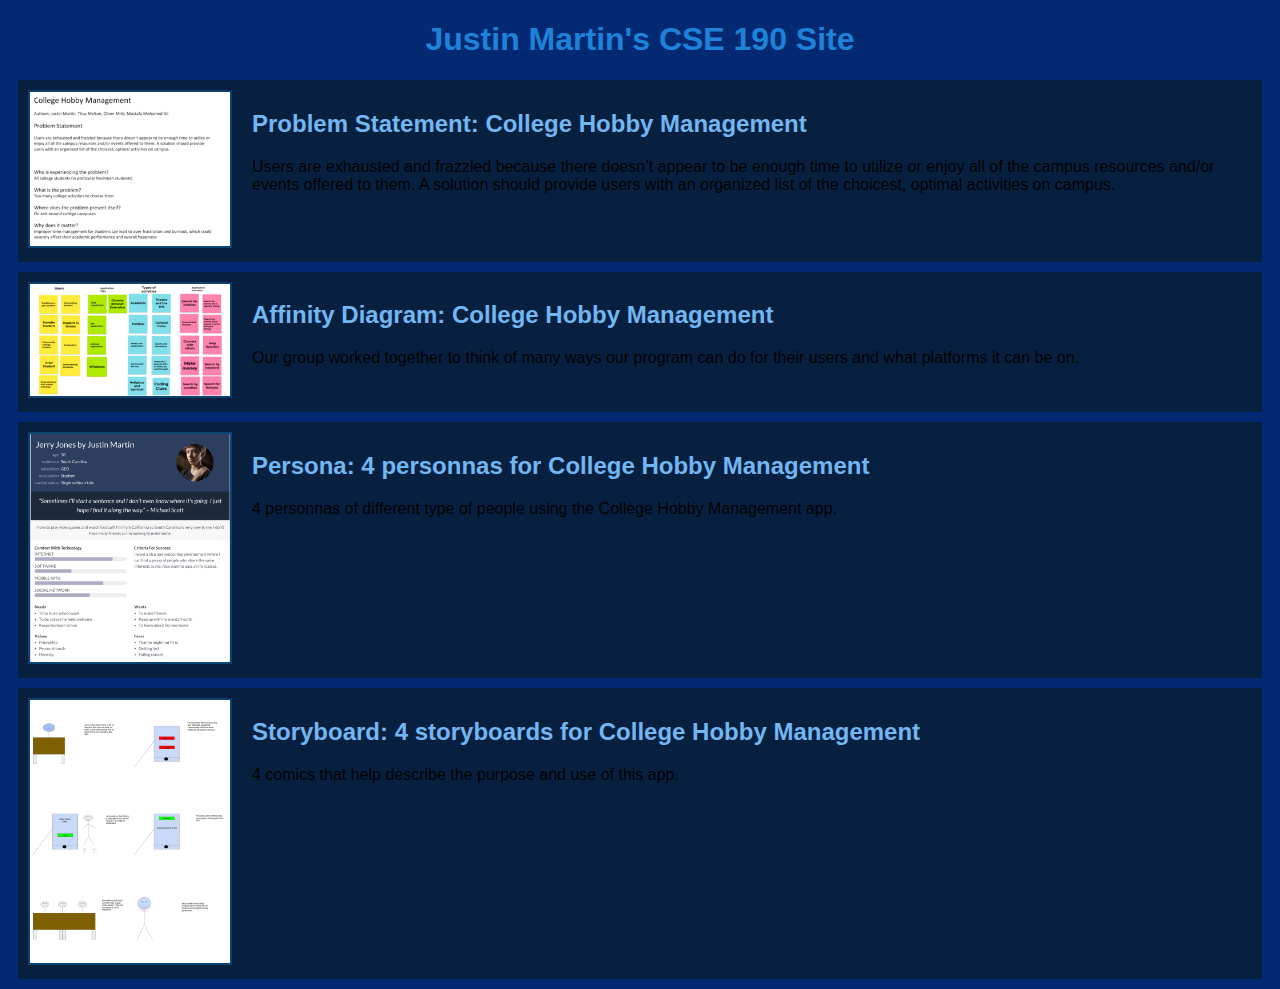
==== index.html @ 7c6978e8 "Add files via upload" ====
<!DOCTYPE html>
<html> 
    <head>
        <title>CSCE 190: Justin Martin</title>
        <link rel="stylesheet" href="styles.css">
    </head>
    <body>
        <h1>Justin Martin's CSE 190 Site</h1>

        <!-- Problem Statement Assignment-->
        <section class="assignment">
            <a href="Files/problem statement.pdf"><img src="Images/problem statement.png"></a>
            <section class="ass-details">
                <a href="Files/problem statement.pdf"><h2>Problem Statement: College Hobby Management</h2></a>
                <p> Users are exhausted and frazzled because there doesn’t appear to be enough time to utilize or enjoy all of the campus resources and/or events offered to them. A solution should provide users with an organized list of the choicest, optimal activities on campus. </p>
            </section>
        </section>

        <!-- Affinity Diragram Assignment-->
        <section class="assignment">
            <a href="Files/affinity-diagram.pdf"><img src="Images/affinity diagram.png"></a>
            <section class="ass-details">
                <a href="Files/affinity-diagram.pdf"><h2>Affinity Diagram: College Hobby Management</h2></a>
                <p> 
                   Our group worked together to think of many ways our program can do for their users and what platforms it can be on.
                </p>
            </section>
    </section>

    <!-- Persona Assignment-->
    <section class="assignment">
        <a href="Files/personas.pdf"><img src="Images/personapic.png"></a>
        <section class="ass-details">
            <a href="Files/personas.pdf"><h2>Persona: 4 personnas for College Hobby Management</h2></a>
            <p> 
               4 personnas of different type of people using the College Hobby Management app.
            </p>
        </section>
    </section>

    <!-- Storyboard Assignment-->
    <section class="assignment">
        <a href="Files/storyboardgroup.pdf"><img src="Images/Storyboardpic.png"></a>
        <section class="ass-details">
            <a href="Files/storyboardgroup.pdf"><h2>Storyboard: 4 storyboards for College Hobby Management</h2></a>
            <p> 
               4 comics that help describe the purpose and use of this app.
            </p>
        </section>
    </section>
    </body>
</html>
---- styles.css ----
body {
    background: #032973;
    font-family: Arial, Helvetica, sans-serif;
}

.assignment {
    display: flex;
    padding: 10px;
    margin: 10px;
    background: #082040;
}

.assignment img {
    width: 200px;
    border: 2px solid #0D4373;
    margin-right: 20px;
}

h1 {
    color: #1E82D9;
    text-align: center;
}

a {
    text-decoration: none;
    color: #72B6F2;
}
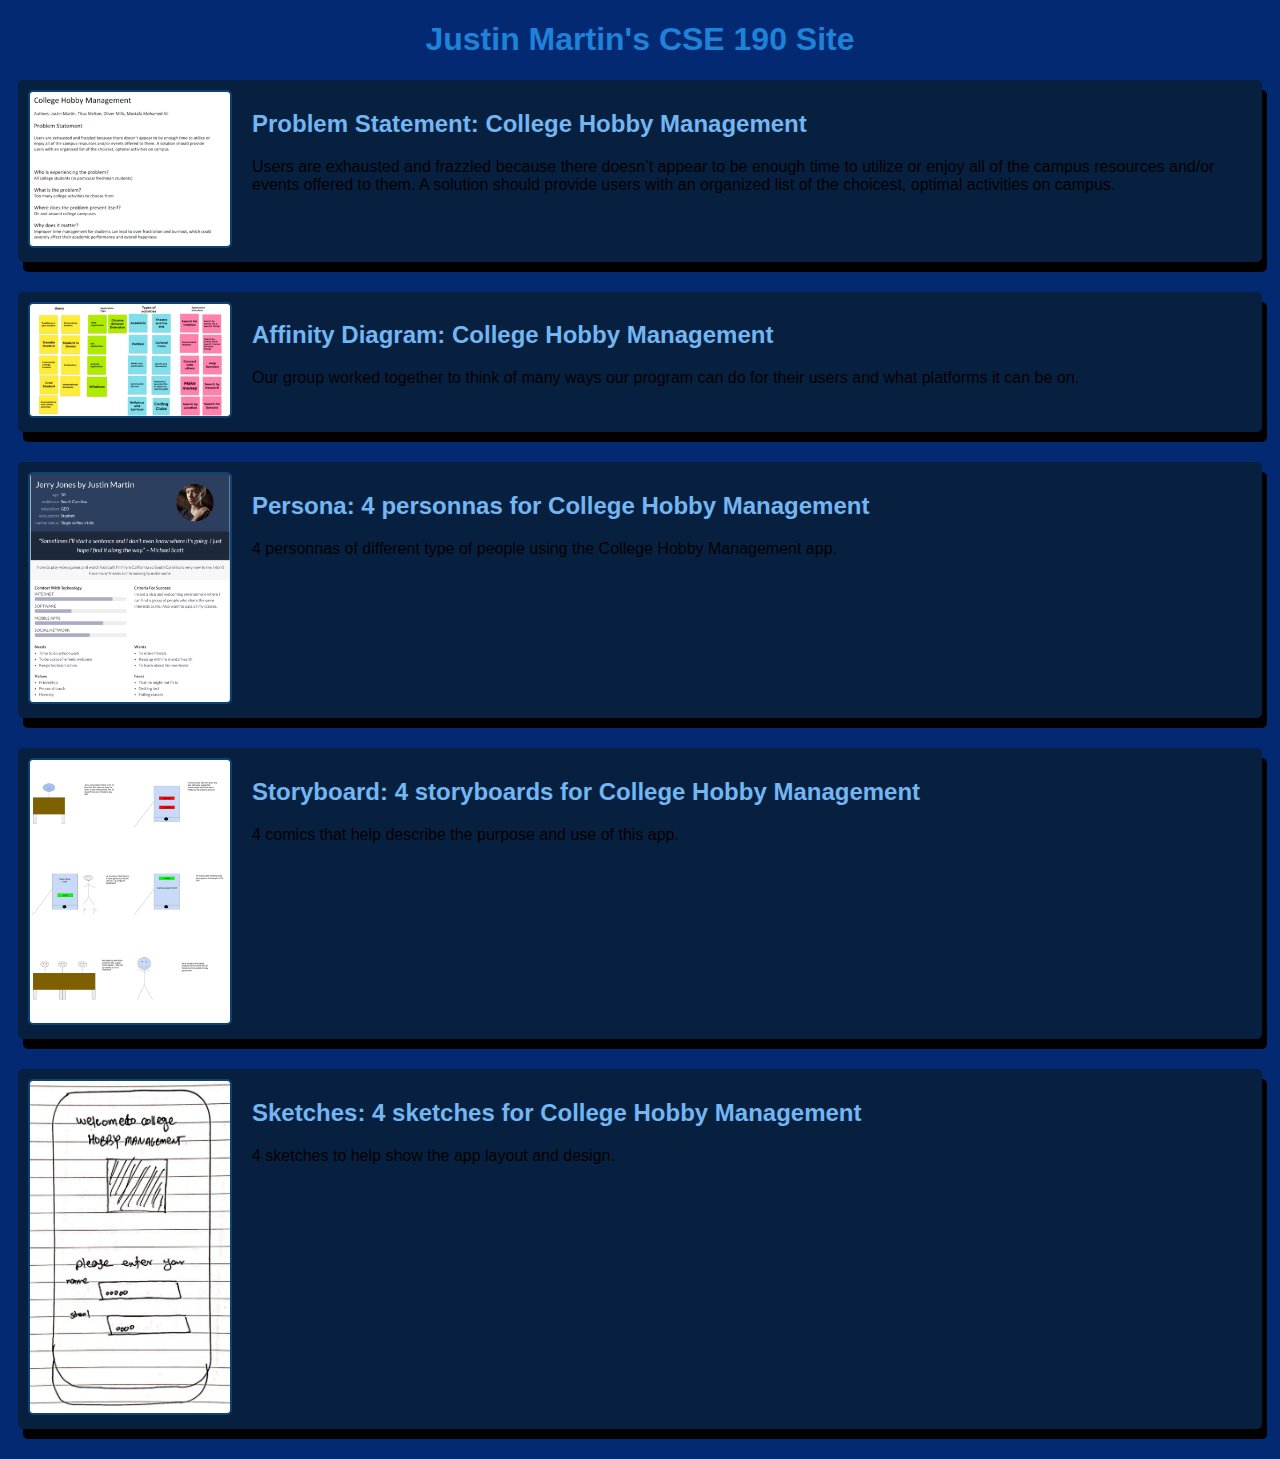
==== commit c95efa72: "Add files via upload" ====
--- a/index.html
+++ b/index.html
@@ -48,6 +48,17 @@
             </p>
         </section>
     </section>
+
+     <!-- Sketches Assignment-->
+     <section class="assignment">
+        <a href="Files/AllSketches.pdf"><img src="Images/sketch.png"></a>
+        <section class="ass-details">
+            <a href="Files/AllSketches.pdf"><h2>Sketches: 4 sketches for College Hobby Management</h2></a>
+            <p> 
+               4 sketches to help show the app layout and design.
+            </p>
+        </section>
+    </section>
     </body>
 </html>
  --- a/styles.css
+++ b/styles.css
@@ -7,13 +7,17 @@
     display: flex;
     padding: 10px;
     margin: 10px;
+    margin-bottom: 30px;
     background: #082040;
+    border-radius: 5px;
+    box-shadow: 5px 10px black;
 }
 
 .assignment img {
     width: 200px;
     border: 2px solid #0D4373;
     margin-right: 20px;
+    border-radius: 5px;
 }
 
 h1 {
@@ -24,4 +28,8 @@
 a {
     text-decoration: none;
     color: #72B6F2;
+}
+
+.assignment a:hover{
+color: #1E82D9;
 }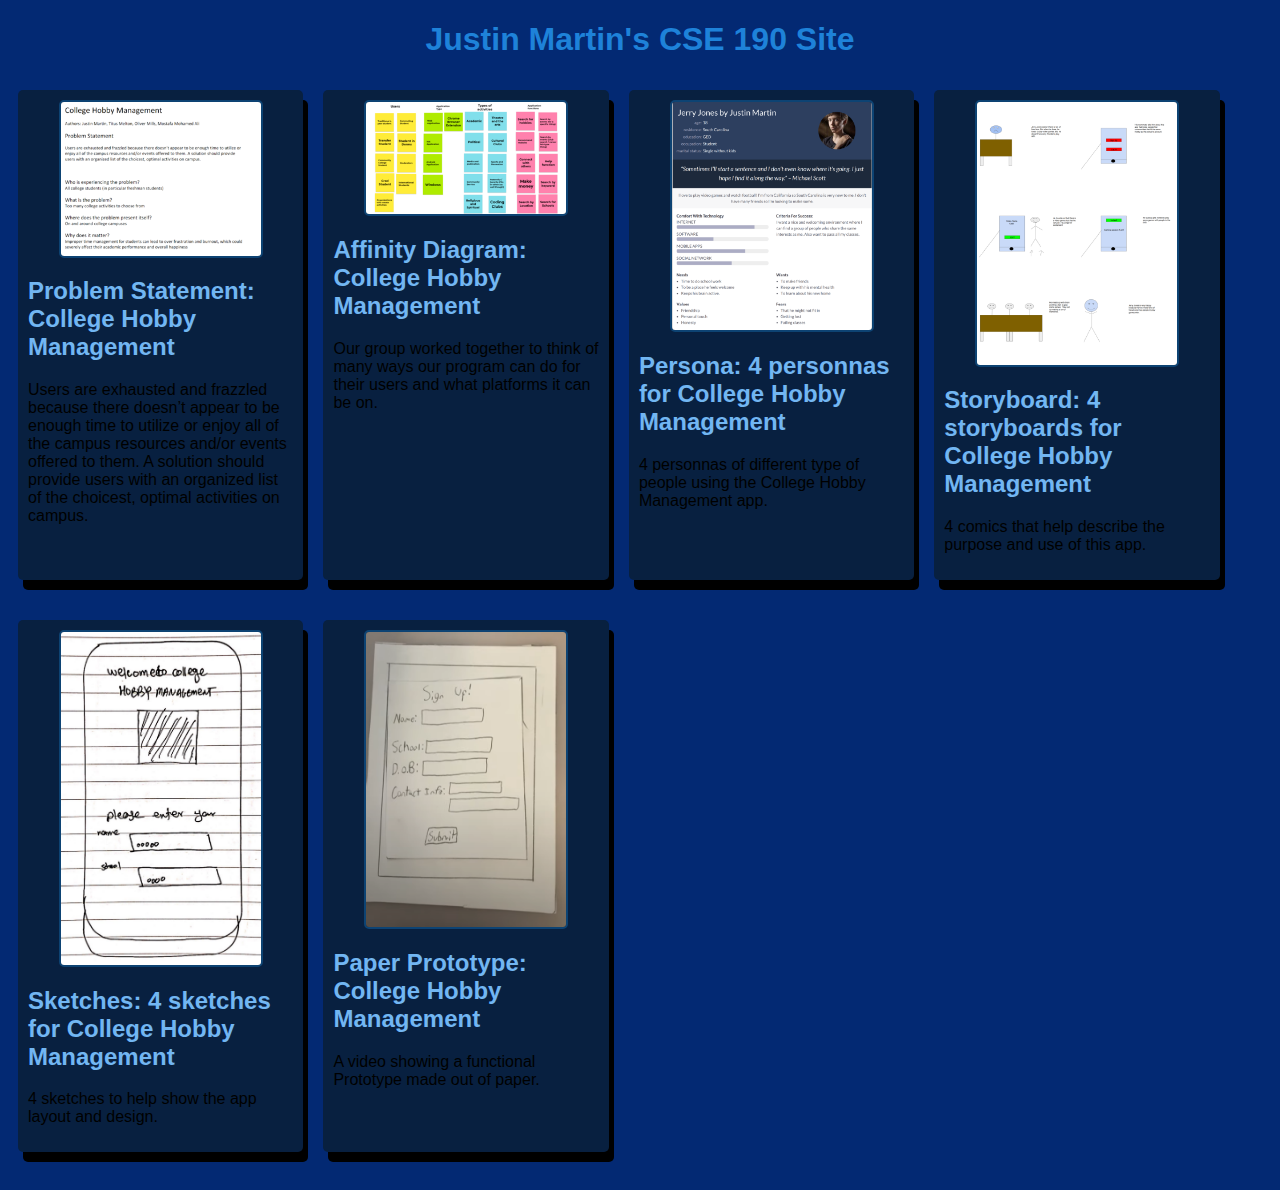
==== commit 4f2fdb4d: "Add files via upload" ====
--- a/index.html
+++ b/index.html
@@ -7,58 +7,72 @@
     <body>
         <h1>Justin Martin's CSE 190 Site</h1>
 
-        <!-- Problem Statement Assignment-->
+        <div class="assignments">
+
+            <!-- Problem Statement Assignment-->
+            <section class="assignment">
+                <a href="Files/problem statement.pdf"><img src="Images/problem statement.png"></a>
+                <section class="ass-details">
+                    <a href="Files/problem statement.pdf"><h2>Problem Statement: College Hobby Management</h2></a>
+                    <p> Users are exhausted and frazzled because there doesn’t appear to be enough time to utilize or enjoy all of the campus resources and/or events offered to them. A solution should provide users with an organized list of the choicest, optimal activities on campus. </p>
+                </section>
+            </section>
+
+            <!-- Affinity Diragram Assignment-->
+            <section class="assignment">
+                <a href="Files/affinity-diagram.pdf"><img src="Images/affinity diagram.png"></a>
+                <section class="ass-details">
+                    <a href="Files/affinity-diagram.pdf"><h2>Affinity Diagram: College Hobby Management</h2></a>
+                    <p> 
+                    Our group worked together to think of many ways our program can do for their users and what platforms it can be on.
+                    </p>
+                </section>
+        </section>
+
+        <!-- Persona Assignment-->
         <section class="assignment">
-            <a href="Files/problem statement.pdf"><img src="Images/problem statement.png"></a>
+            <a href="Files/personas.pdf"><img src="Images/personapic.png"></a>
             <section class="ass-details">
-                <a href="Files/problem statement.pdf"><h2>Problem Statement: College Hobby Management</h2></a>
-                <p> Users are exhausted and frazzled because there doesn’t appear to be enough time to utilize or enjoy all of the campus resources and/or events offered to them. A solution should provide users with an organized list of the choicest, optimal activities on campus. </p>
+                <a href="Files/personas.pdf"><h2>Persona: 4 personnas for College Hobby Management</h2></a>
+                <p> 
+                4 personnas of different type of people using the College Hobby Management app.
+                </p>
             </section>
         </section>
 
-        <!-- Affinity Diragram Assignment-->
+        <!-- Storyboard Assignment-->
         <section class="assignment">
-            <a href="Files/affinity-diagram.pdf"><img src="Images/affinity diagram.png"></a>
+            <a href="Files/storyboardgroup.pdf"><img src="Images/Storyboardpic.png"></a>
             <section class="ass-details">
-                <a href="Files/affinity-diagram.pdf"><h2>Affinity Diagram: College Hobby Management</h2></a>
+                <a href="Files/storyboardgroup.pdf"><h2>Storyboard: 4 storyboards for College Hobby Management</h2></a>
                 <p> 
-                   Our group worked together to think of many ways our program can do for their users and what platforms it can be on.
+                4 comics that help describe the purpose and use of this app.
                 </p>
             </section>
-    </section>
+        </section>
 
-    <!-- Persona Assignment-->
-    <section class="assignment">
-        <a href="Files/personas.pdf"><img src="Images/personapic.png"></a>
-        <section class="ass-details">
-            <a href="Files/personas.pdf"><h2>Persona: 4 personnas for College Hobby Management</h2></a>
-            <p> 
-               4 personnas of different type of people using the College Hobby Management app.
-            </p>
+        <!-- Sketches Assignment-->
+        <section class="assignment">
+            <a href="Files/AllSketches.pdf"><img src="Images/sketch.png"></a>
+            <section class="ass-details">
+                <a href="Files/AllSketches.pdf"><h2>Sketches: 4 sketches for College Hobby Management</h2></a>
+                <p> 
+                4 sketches to help show the app layout and design.
+                </p>
+            </section>
         </section>
-    </section>
 
-    <!-- Storyboard Assignment-->
-    <section class="assignment">
-        <a href="Files/storyboardgroup.pdf"><img src="Images/Storyboardpic.png"></a>
-        <section class="ass-details">
-            <a href="Files/storyboardgroup.pdf"><h2>Storyboard: 4 storyboards for College Hobby Management</h2></a>
-            <p> 
-               4 comics that help describe the purpose and use of this app.
-            </p>
+        <!-- Paper Prototype Assignment-->
+        <section class="assignment">
+            <a href="https://www.youtube.com/watch?v=8s9QTjdPyQU&feature=youtu.be"><img src="Images/PaperPrototype.png"></a>
+            <section class="ass-details">
+                <a href="https://www.youtube.com/watch?v=8s9QTjdPyQU&feature=youtu.be"><h2>Paper Prototype: College Hobby Management</h2></a>
+                <p> 
+                A video showing a functional Prototype made out of paper.
+                </p>
+            </section>
         </section>
-    </section>
-
-     <!-- Sketches Assignment-->
-     <section class="assignment">
-        <a href="Files/AllSketches.pdf"><img src="Images/sketch.png"></a>
-        <section class="ass-details">
-            <a href="Files/AllSketches.pdf"><h2>Sketches: 4 sketches for College Hobby Management</h2></a>
-            <p> 
-               4 sketches to help show the app layout and design.
-            </p>
-        </section>
-    </section>
+    </div>
     </body>
 </html>
  --- a/styles.css
+++ b/styles.css
@@ -3,8 +3,13 @@
     font-family: Arial, Helvetica, sans-serif;
 }
 
+.assignments {
+    display:flex;
+    flex-wrap: wrap;
+}
+
 .assignment {
-    display: flex;
+    width: 21%;
     padding: 10px;
     margin: 10px;
     margin-bottom: 30px;
@@ -18,6 +23,8 @@
     border: 2px solid #0D4373;
     margin-right: 20px;
     border-radius: 5px;
+    display: block;
+    margin: auto;
 }
 
 h1 {
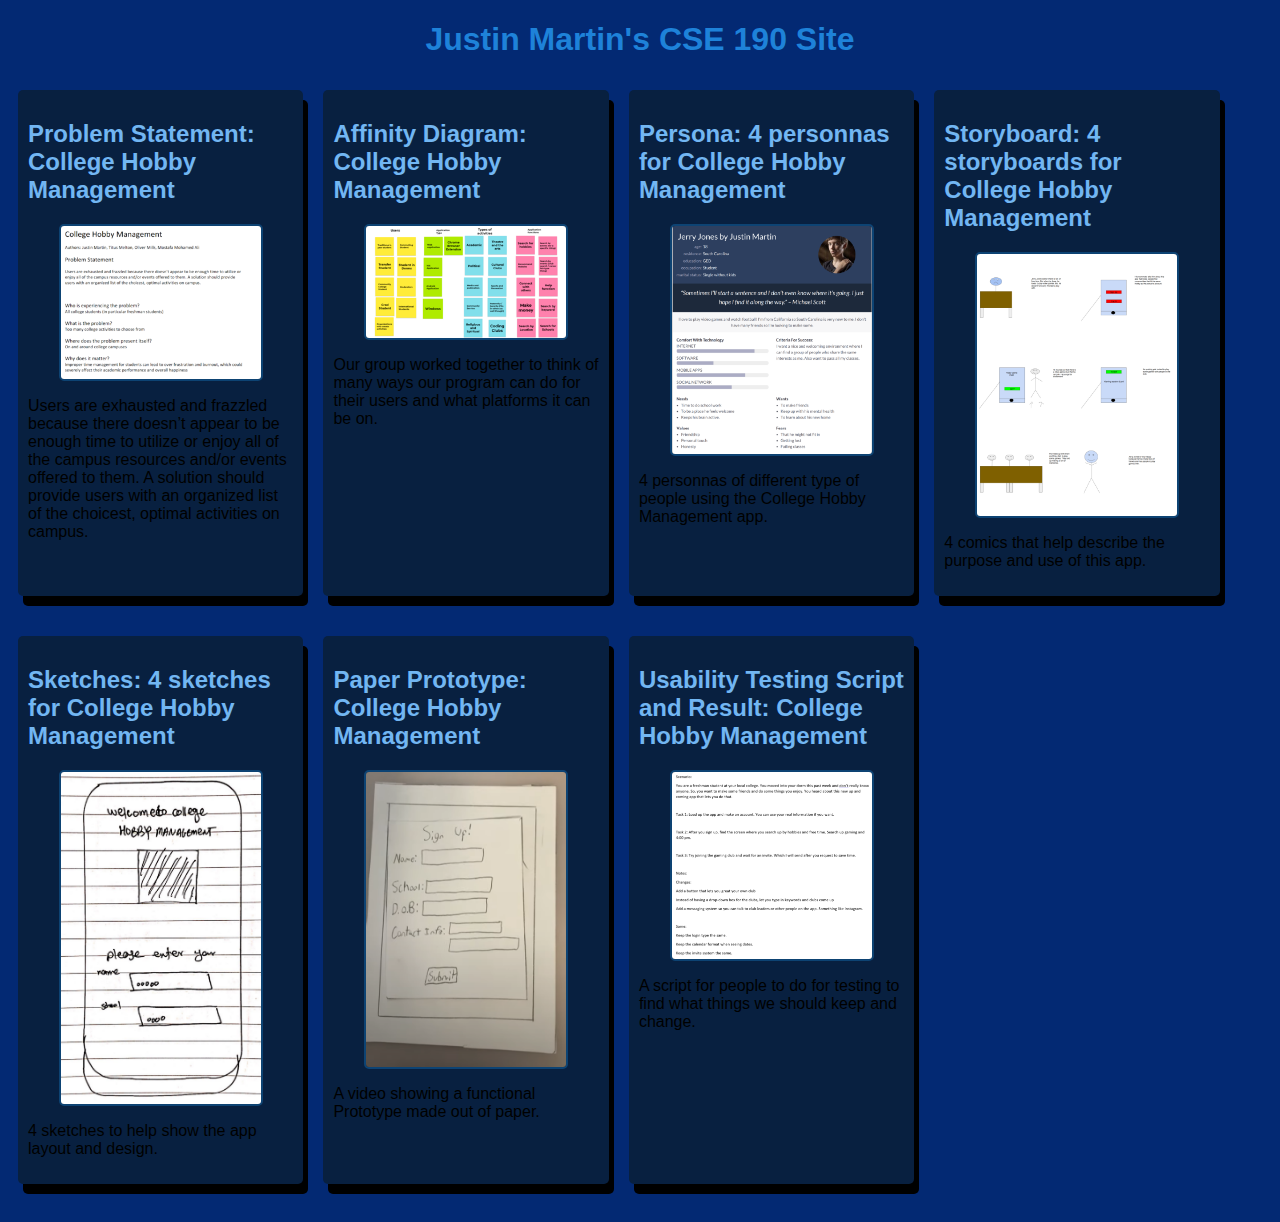
==== commit 77dd5de5: "Add files via upload" ====
--- a/index.html
+++ b/index.html
@@ -11,66 +11,63 @@
 
             <!-- Problem Statement Assignment-->
             <section class="assignment">
+                <a href="Files/problem statement.pdf"><h2>Problem Statement: College Hobby Management</h2></a>
                 <a href="Files/problem statement.pdf"><img src="Images/problem statement.png"></a>
-                <section class="ass-details">
-                    <a href="Files/problem statement.pdf"><h2>Problem Statement: College Hobby Management</h2></a>
-                    <p> Users are exhausted and frazzled because there doesn’t appear to be enough time to utilize or enjoy all of the campus resources and/or events offered to them. A solution should provide users with an organized list of the choicest, optimal activities on campus. </p>
-                </section>
+                 <p> Users are exhausted and frazzled because there doesn’t appear to be enough time to utilize or enjoy all of the campus resources and/or events offered to them. A solution should provide users with an organized list of the choicest, optimal activities on campus. </p>
             </section>
 
             <!-- Affinity Diragram Assignment-->
             <section class="assignment">
+                <a href="Files/affinity-diagram.pdf"><h2>Affinity Diagram: College Hobby Management</h2></a>
                 <a href="Files/affinity-diagram.pdf"><img src="Images/affinity diagram.png"></a>
-                <section class="ass-details">
-                    <a href="Files/affinity-diagram.pdf"><h2>Affinity Diagram: College Hobby Management</h2></a>
                     <p> 
                     Our group worked together to think of many ways our program can do for their users and what platforms it can be on.
                     </p>
-                </section>
         </section>
 
         <!-- Persona Assignment-->
         <section class="assignment">
+            <a href="Files/personas.pdf"><h2>Persona: 4 personnas for College Hobby Management</h2></a>
             <a href="Files/personas.pdf"><img src="Images/personapic.png"></a>
-            <section class="ass-details">
-                <a href="Files/personas.pdf"><h2>Persona: 4 personnas for College Hobby Management</h2></a>
                 <p> 
                 4 personnas of different type of people using the College Hobby Management app.
                 </p>
-            </section>
         </section>
 
         <!-- Storyboard Assignment-->
         <section class="assignment">
+            <a href="Files/storyboardgroup.pdf"><h2>Storyboard: 4 storyboards for College Hobby Management</h2></a>
             <a href="Files/storyboardgroup.pdf"><img src="Images/Storyboardpic.png"></a>
-            <section class="ass-details">
-                <a href="Files/storyboardgroup.pdf"><h2>Storyboard: 4 storyboards for College Hobby Management</h2></a>
                 <p> 
                 4 comics that help describe the purpose and use of this app.
                 </p>
-            </section>
         </section>
 
         <!-- Sketches Assignment-->
         <section class="assignment">
+            <a href="Files/AllSketches.pdf"><h2>Sketches: 4 sketches for College Hobby Management</h2></a>
             <a href="Files/AllSketches.pdf"><img src="Images/sketch.png"></a>
-            <section class="ass-details">
-                <a href="Files/AllSketches.pdf"><h2>Sketches: 4 sketches for College Hobby Management</h2></a>
                 <p> 
                 4 sketches to help show the app layout and design.
                 </p>
-            </section>
         </section>
 
         <!-- Paper Prototype Assignment-->
         <section class="assignment">
+            <a href="https://www.youtube.com/watch?v=8s9QTjdPyQU&feature=youtu.be"><h2>Paper Prototype: College Hobby Management</h2></a>
             <a href="https://www.youtube.com/watch?v=8s9QTjdPyQU&feature=youtu.be"><img src="Images/PaperPrototype.png"></a>
-            <section class="ass-details">
-                <a href="https://www.youtube.com/watch?v=8s9QTjdPyQU&feature=youtu.be"><h2>Paper Prototype: College Hobby Management</h2></a>
                 <p> 
                 A video showing a functional Prototype made out of paper.
                 </p>
-            </section>
+        </section>
+
+         <!-- Usability Testing Script and Result Assignment-->
+         <section class="assignment">
+            <a href="Files/Script.pdf"><h2>Usability Testing Script and Result: College Hobby Management</h2></a>
+            <a href="Files/Script.pdf"><img src="Images/Script.png"></a>
+                <p> 
+                A script for people to do for testing to find what things we should keep and change.
+                </p>
         </section>
     </div>
     </body>
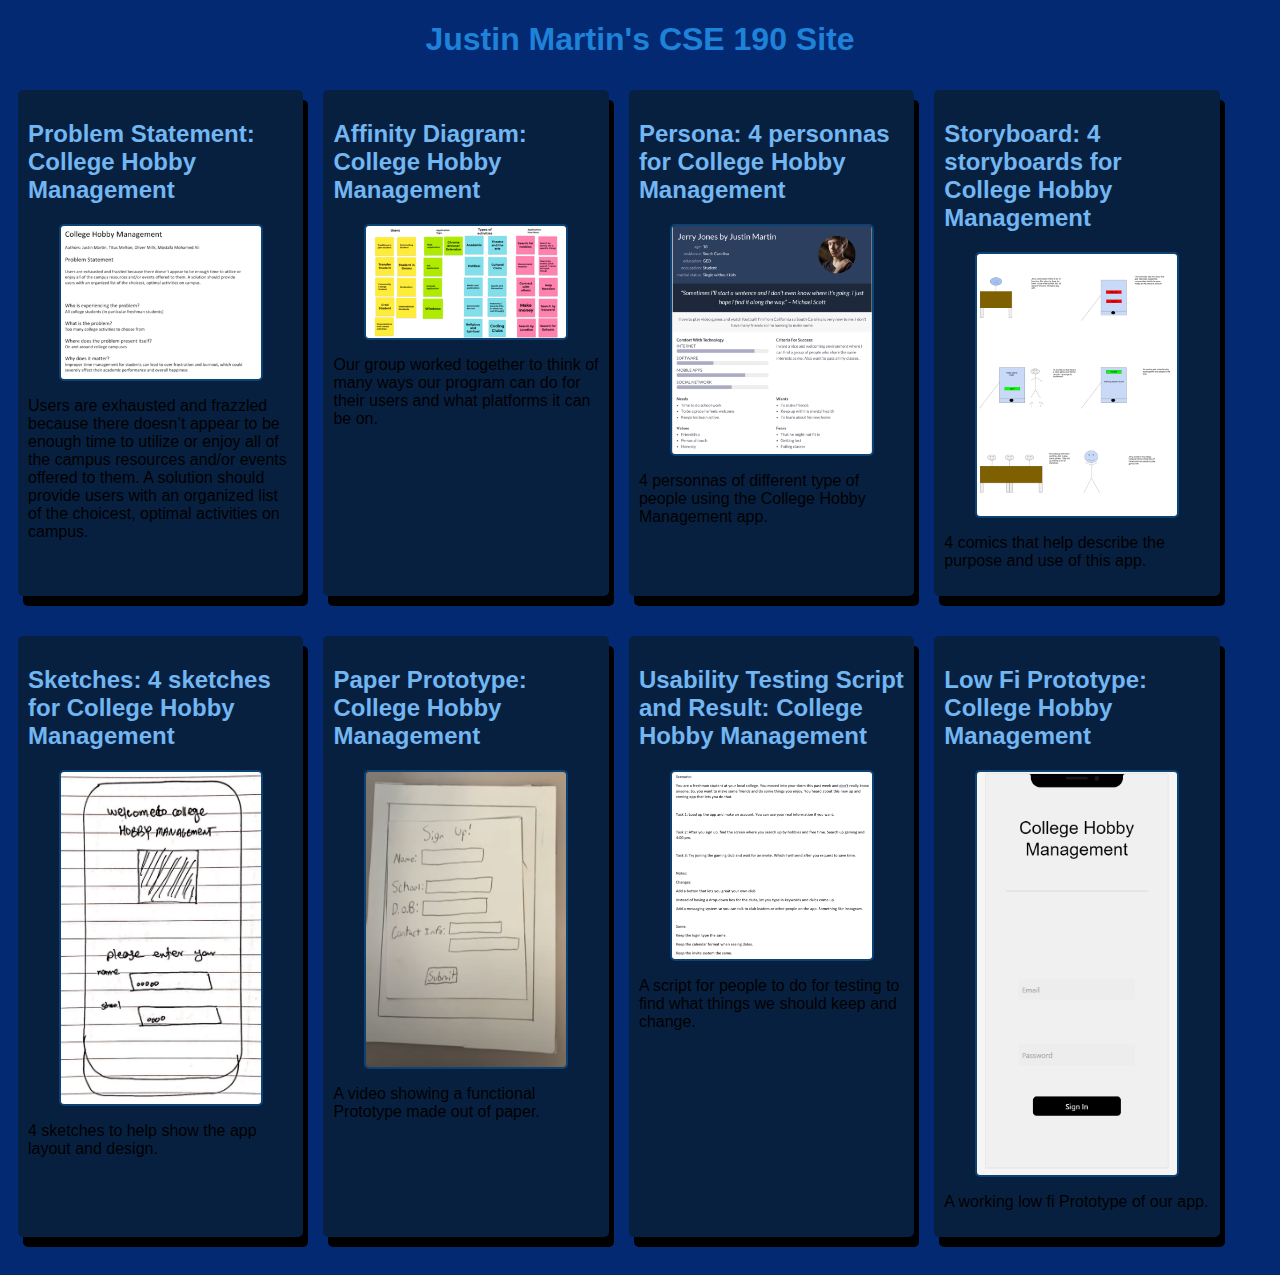
==== commit b50e6b91: "Add files via upload" ====
--- a/index.html
+++ b/index.html
@@ -69,6 +69,14 @@
                 A script for people to do for testing to find what things we should keep and change.
                 </p>
         </section>
+         <!-- Low Fi Prototype Assignment-->
+         <section class="assignment">
+            <a href="Files/Lowfiprototype/index.html"><h2>Low Fi Prototype: College Hobby Management</h2></a>
+            <a href="Files/Lowfiprototype/index.html"><img src="Images/lowfiprototype.png"></a>
+                <p> 
+                A working low fi Prototype of our app.
+                </p>
+        </section>
     </div>
     </body>
 </html>
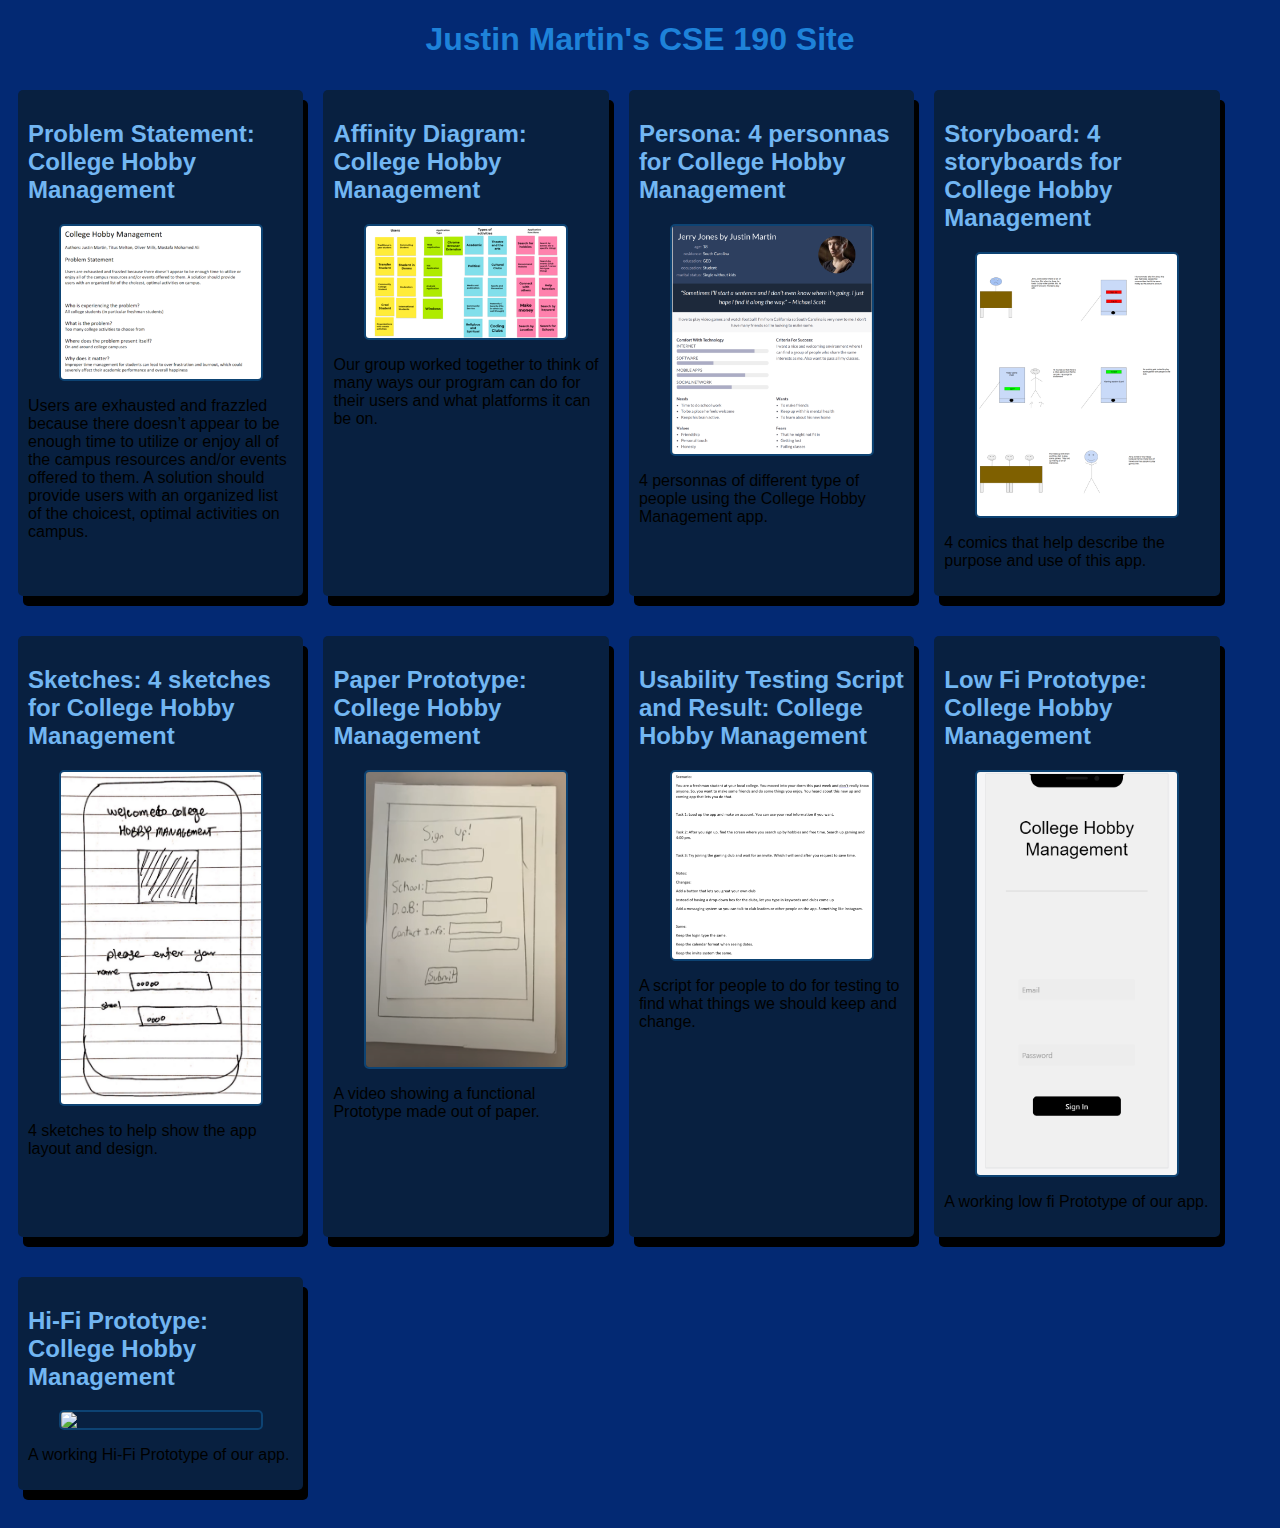
==== commit 2222cb4c: "Add files via upload" ====
--- a/index.html
+++ b/index.html
@@ -77,6 +77,14 @@
                 A working low fi Prototype of our app.
                 </p>
         </section>
+         <!-- hi-Fi Prototype Assignment-->
+         <section class="assignment">
+            <a href="Files/Hilowproto/index.html"><h2>Hi-Fi Prototype: College Hobby Management</h2></a>
+            <a href="Files/Hilowproto/index.html"><img src="Images/hilowpic.png"></a>
+                <p> 
+                A working Hi-Fi Prototype of our app.
+                </p>
+        </section>
     </div>
     </body>
 </html>
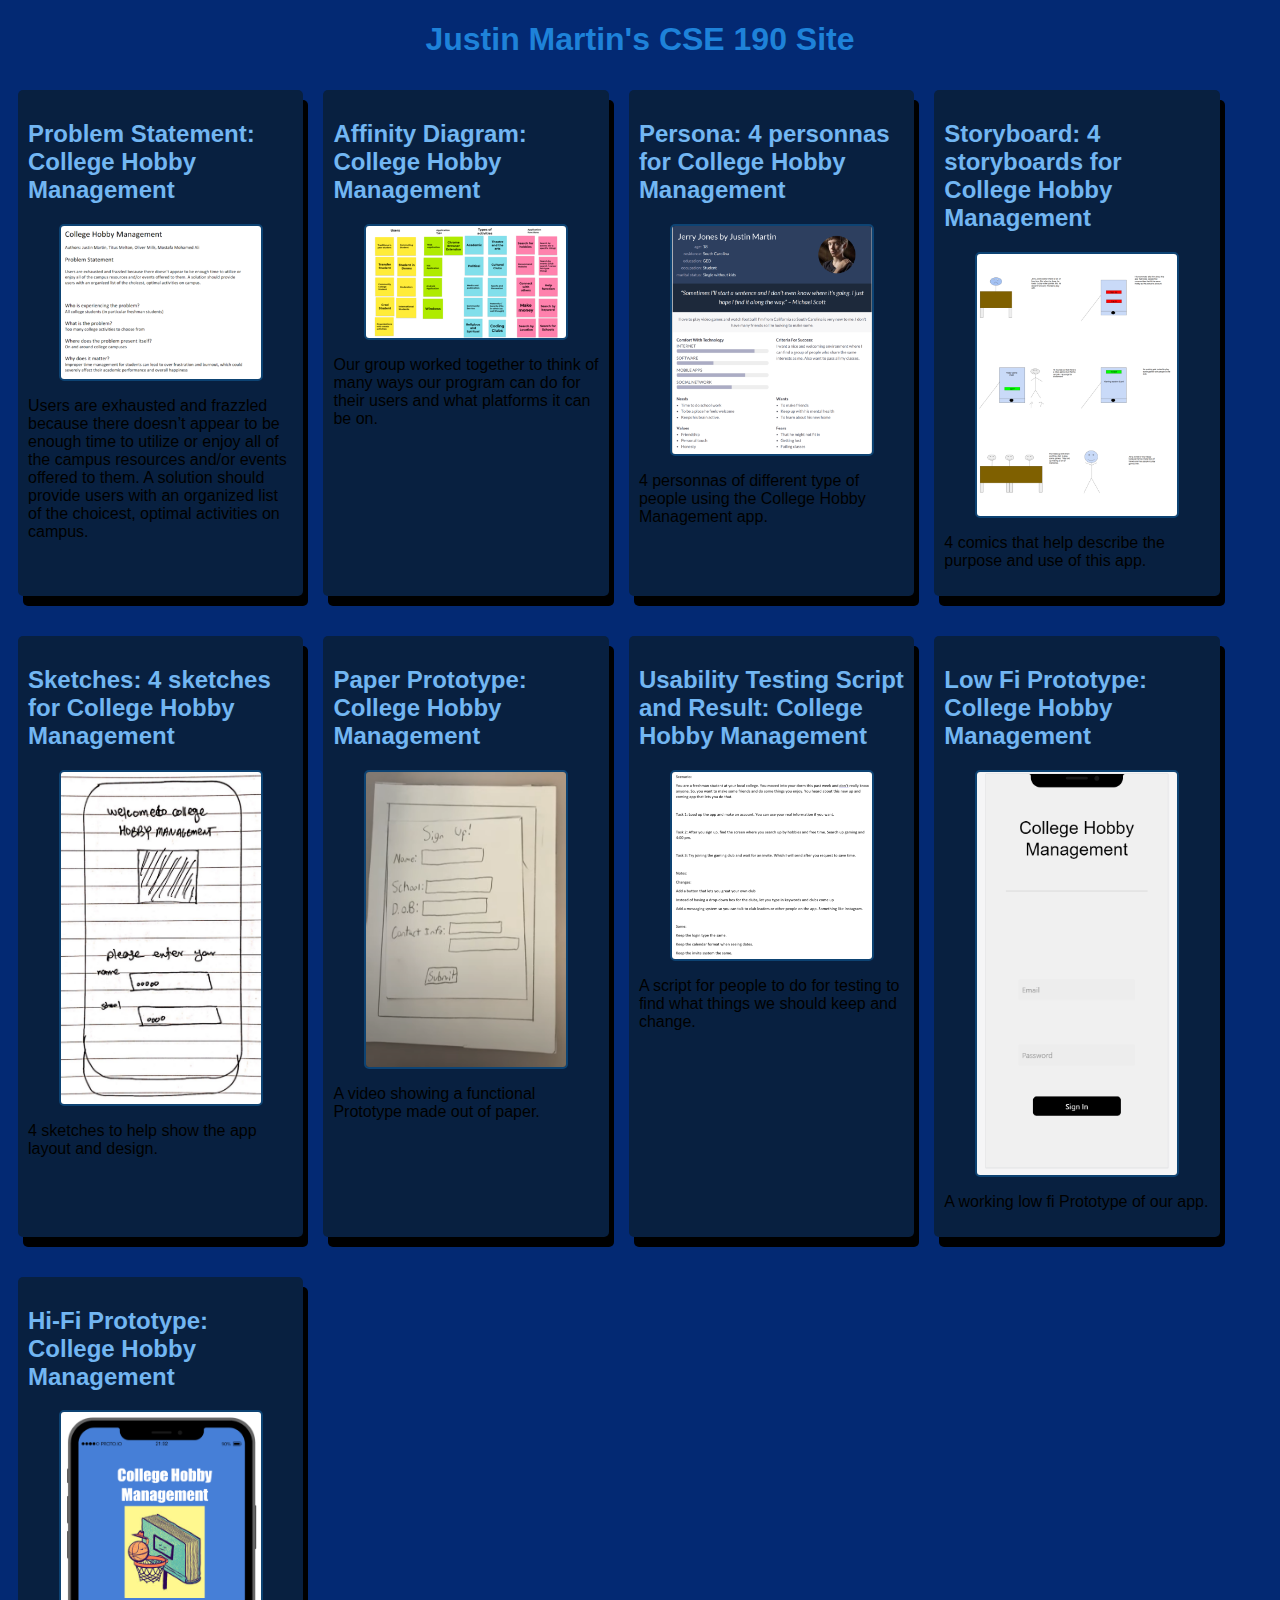
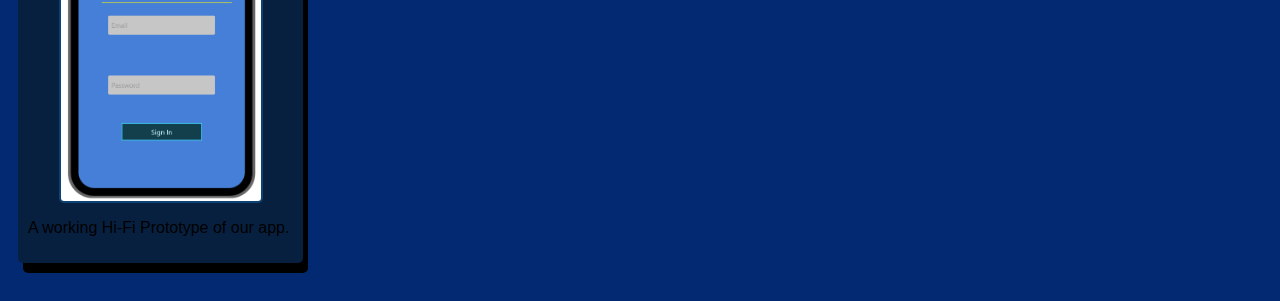
==== commit cc73f577: "Add files via upload" ====
--- a/index.html
+++ b/index.html
@@ -79,8 +79,8 @@
         </section>
          <!-- hi-Fi Prototype Assignment-->
          <section class="assignment">
-            <a href="Files/Hilowproto/index.html"><h2>Hi-Fi Prototype: College Hobby Management</h2></a>
-            <a href="Files/Hilowproto/index.html"><img src="Images/hilowpic.png"></a>
+            <a href="Files2/Hilowproto/index.html"><h2>Hi-Fi Prototype: College Hobby Management</h2></a>
+            <a href="Files2/Hilowproto/index.html"><img src="Images/hilowpic.png"></a>
                 <p> 
                 A working Hi-Fi Prototype of our app.
                 </p>
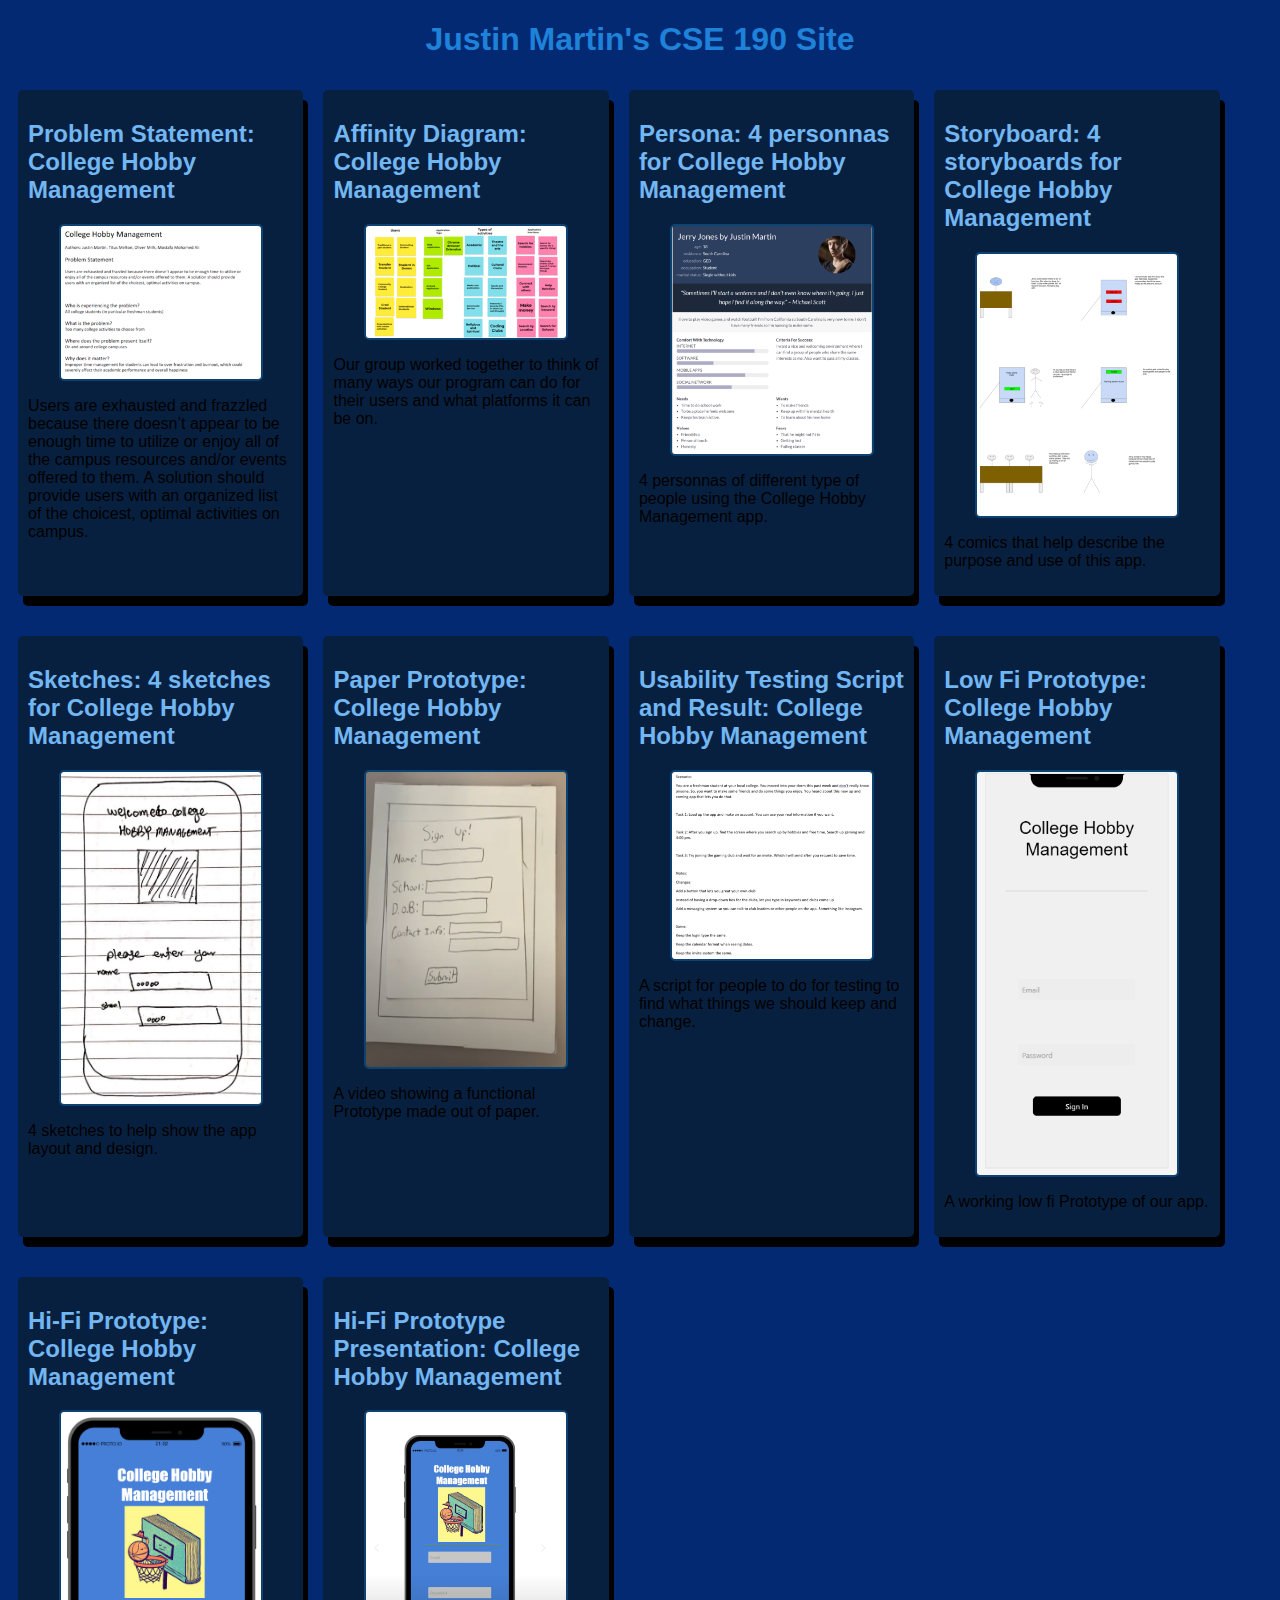
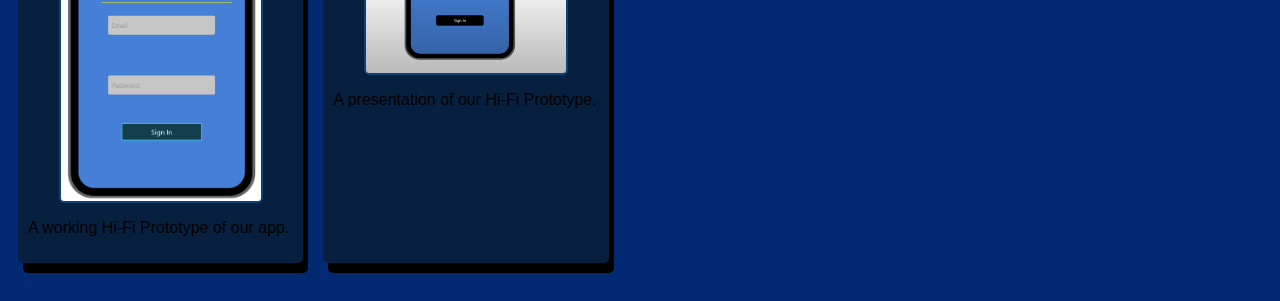
==== commit 1cd73e8a: "Add files via upload" ====
--- a/index.html
+++ b/index.html
@@ -85,6 +85,14 @@
                 A working Hi-Fi Prototype of our app.
                 </p>
         </section>
+           <!-- hi-Fi Prototype Presentation Assignment-->
+           <section class="assignment">
+            <a href="https://www.youtube.com/watch?v=bCUK8CyUvI0"><h2>Hi-Fi Prototype Presentation: College Hobby Management</h2></a>
+            <a href="https://www.youtube.com/watch?v=bCUK8CyUvI0"><img src="Images/finalprototypeimg.png"></a>
+                <p> 
+                A presentation of our Hi-Fi Prototype.
+                </p>
+        </section>
     </div>
     </body>
 </html>
